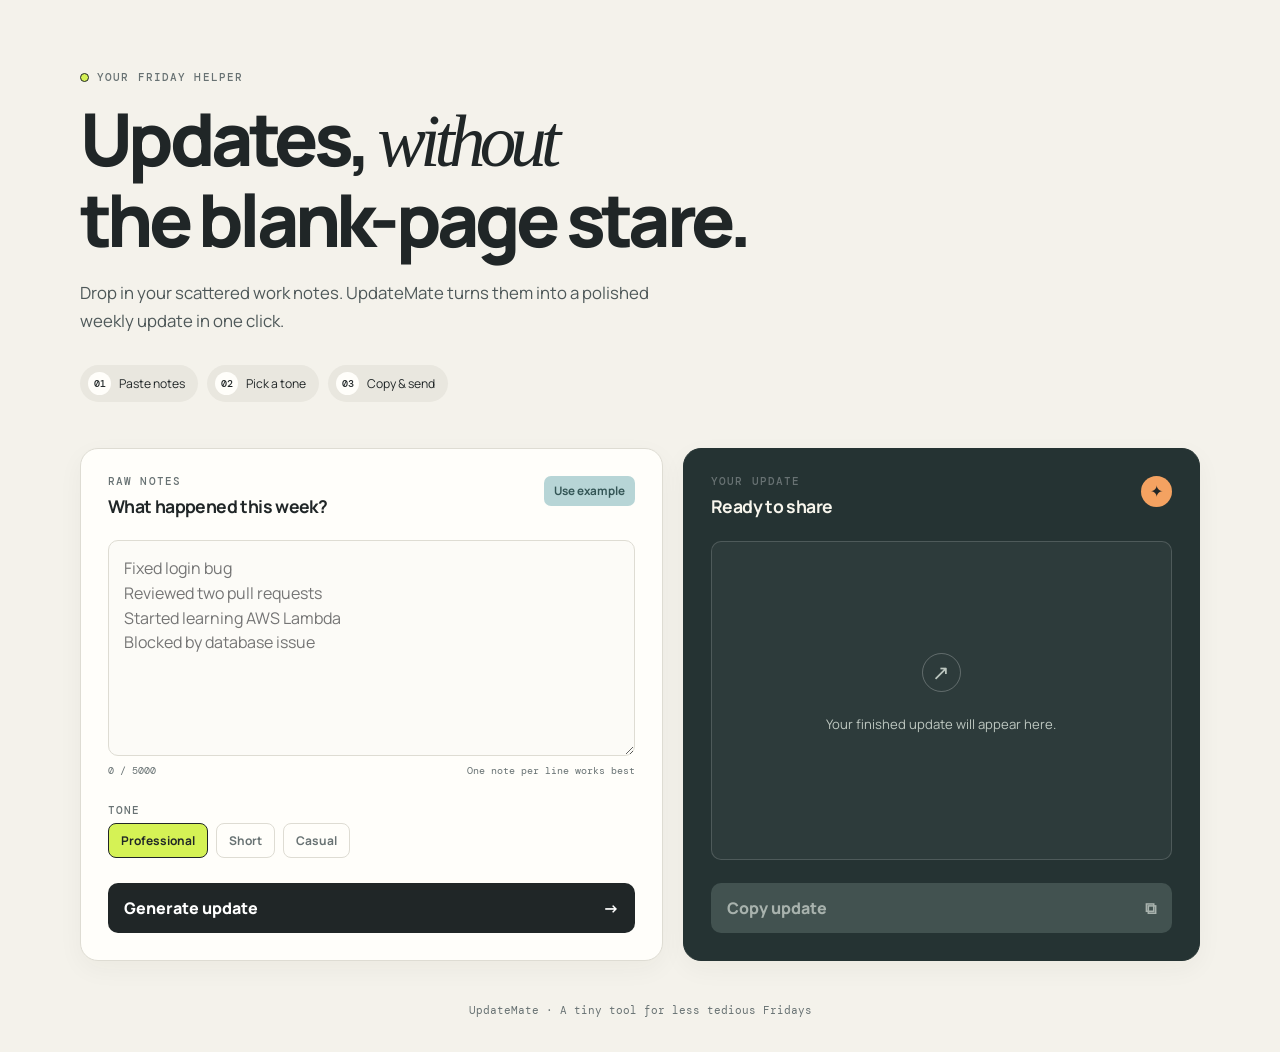
==== index.html @ 7ea3d5ae "first commit" ====
<!doctype html>
<html lang="en">
  <head>
    <meta charset="UTF-8" />
    <meta name="viewport" content="width=device-width, initial-scale=1.0" />
    <meta name="description" content="Turn rough work notes into a clear weekly update." />
    <title>UpdateMate — Weekly Update Generator</title>
    <link rel="preconnect" href="https://fonts.googleapis.com" />
    <link rel="preconnect" href="https://fonts.gstatic.com" crossorigin />
    <link href="https://fonts.googleapis.com/css2?family=DM+Mono:wght@400;500&family=Manrope:wght@400;500;600;700;800&display=swap" rel="stylesheet" />
    <link rel="stylesheet" href="styles.css" />
  </head>
  <body>
    <main class="shell">
      <section class="intro" aria-labelledby="page-title">
        <p class="eyebrow"><span></span> YOUR FRIDAY HELPER</p>
        <h1 id="page-title">Updates, <em>without</em><br />the blank-page stare.</h1>
        <p class="lede">Drop in your scattered work notes. UpdateMate turns them into a polished weekly update in one click.</p>
        <div class="steps" aria-label="How it works">
          <div><b>01</b><span>Paste notes</span></div>
          <div><b>02</b><span>Pick a tone</span></div>
          <div><b>03</b><span>Copy &amp; send</span></div>
        </div>
      </section>

      <section class="workspace" aria-label="Weekly update generator">
        <div class="card input-card">
          <div class="card-heading">
            <div>
              <p class="label">RAW NOTES</p>
              <h2>What happened this week?</h2>
            </div>
            <button class="text-button" id="example-button" type="button">Use example</button>
          </div>
          <label class="sr-only" for="notes">Rough weekly notes</label>
          <textarea id="notes" maxlength="5000" placeholder="Fixed login bug&#10;Reviewed two pull requests&#10;Started learning AWS Lambda&#10;Blocked by database issue"></textarea>
          <div class="input-footer">
            <span id="count">0 / 5000</span>
            <span>One note per line works best</span>
          </div>
          <fieldset>
            <legend class="label">TONE</legend>
            <div class="tone-options" role="radiogroup" aria-label="Choose update tone">
              <label><input type="radio" name="tone" value="professional" checked /><span>Professional</span></label>
              <label><input type="radio" name="tone" value="short" /><span>Short</span></label>
              <label><input type="radio" name="tone" value="casual" /><span>Casual</span></label>
            </div>
          </fieldset>
          <button class="generate" id="generate-button" type="button">
            <span>Generate update</span><span aria-hidden="true">→</span>
          </button>
          <p class="error" id="error" role="alert" hidden></p>
        </div>

        <div class="card output-card" aria-live="polite">
          <div class="card-heading">
            <div>
              <p class="label">YOUR UPDATE</p>
              <h2>Ready to share</h2>
            </div>
            <span class="spark" aria-hidden="true">✦</span>
          </div>
          <div class="result empty" id="result">
            <div class="empty-icon" aria-hidden="true">↗</div>
            <p>Your finished update will appear here.</p>
          </div>
          <button class="copy" id="copy-button" type="button" disabled>
            <span>Copy update</span><span aria-hidden="true">⧉</span>
          </button>
        </div>
      </section>
    </main>
    <footer>UpdateMate · A tiny tool for less tedious Fridays</footer>
    <script src="app-config.js"></script>
    <script src="app.js"></script>
  </body>
</html>
---- styles.css ----
:root {
  --ink: #202627;
  --muted: #687273;
  --canvas: #f4f2eb;
  --paper: #fffefa;
  --line: #dedcd3;
  --lime: #d5f255;
  --orange: #f4a261;
  --blue: #b7d5d6;
  --radius: 18px;
}

* { box-sizing: border-box; }
body { margin: 0; color: var(--ink); background: var(--canvas); font-family: Manrope, Arial, sans-serif; }
button, textarea { font: inherit; }
.shell { width: min(1120px, calc(100% - 40px)); margin: 0 auto; padding: 72px 0 42px; }
.intro { max-width: 700px; margin-bottom: 46px; }
.eyebrow, .label { color: var(--muted); font: 500 .7rem/1 "DM Mono", monospace; letter-spacing: .1em; }
.eyebrow { display: flex; align-items: center; gap: 8px; margin: 0 0 17px; }
.eyebrow span { width: 9px; height: 9px; border-radius: 50%; background: var(--lime); border: 1px solid var(--ink); }
h1 { font-size: clamp(2.55rem, 5.7vw, 4.8rem); line-height: 1.05; letter-spacing: -.065em; margin: 0; font-weight: 800; }
h1 em { font-family: Georgia, serif; font-weight: 400; letter-spacing: -.08em; }
.lede { max-width: 600px; color: #4e5859; font-size: 1.05rem; line-height: 1.65; margin: 22px 0 0; }
.steps { display: flex; flex-wrap: wrap; gap: 9px; margin-top: 30px; }
.steps div { display: flex; gap: 8px; align-items: center; background: #e9e7df; border-radius: 999px; padding: 7px 13px 7px 8px; font-size: .76rem; }
.steps b { display: grid; place-items: center; width: 23px; height: 23px; border-radius: 50%; background: var(--paper); font: 500 .62rem "DM Mono", monospace; }
.workspace { display: grid; grid-template-columns: 1.06fr .94fr; gap: 20px; align-items: stretch; }
.card { background: var(--paper); border: 1px solid var(--line); border-radius: var(--radius); padding: 27px; box-shadow: 0 8px 26px rgba(46, 43, 32, .045); }
.output-card { background: #253333; color: #f8f6ed; border-color: #253333; display: flex; flex-direction: column; }
.card-heading { display: flex; justify-content: space-between; align-items: flex-start; gap: 15px; }
.label { margin: 0 0 7px; }
h2 { font-size: 1.1rem; letter-spacing: -.035em; margin: 0; }
.text-button { appearance: none; border: 0; color: #335555; background: var(--blue); padding: 7px 10px; border-radius: 7px; font-size: .73rem; font-weight: 700; cursor: pointer; }
textarea { resize: vertical; display: block; width: 100%; min-height: 216px; margin-top: 22px; padding: 15px; border-radius: 10px; border: 1px solid var(--line); color: var(--ink); background: #fcfbf7; line-height: 1.55; outline: none; }
textarea:focus { border-color: #6c8787; box-shadow: 0 0 0 3px rgba(183, 213, 214, .45); }
.input-footer { color: var(--muted); display: flex; justify-content: space-between; gap: 12px; margin-top: 8px; font: .65rem "DM Mono", monospace; }
fieldset { border: 0; margin: 28px 0 0; padding: 0; }
legend { padding: 0; }
.tone-options { display: flex; flex-wrap: wrap; gap: 8px; }
.tone-options label { cursor: pointer; }
.tone-options input { position: absolute; opacity: 0; }
.tone-options span { display: block; padding: 8px 12px; border: 1px solid var(--line); border-radius: 8px; color: var(--muted); font-size: .75rem; font-weight: 700; transition: .15s ease; }
.tone-options input:checked + span { color: var(--ink); border-color: var(--ink); background: var(--lime); }
.generate, .copy { display: flex; align-items: center; justify-content: space-between; border: 0; width: 100%; border-radius: 10px; margin-top: 25px; padding: 14px 16px; font-weight: 800; cursor: pointer; transition: transform .15s ease, opacity .15s ease; }
.generate { background: var(--ink); color: white; }
.generate:hover, .copy:hover:not(:disabled) { transform: translateY(-2px); }
.generate:disabled { cursor: wait; opacity: .68; }
.error { color: #9e3c2b; font-size: .78rem; line-height: 1.45; margin: 13px 0 0; }
.spark { display: grid; place-items: center; height: 31px; width: 31px; border-radius: 50%; background: var(--orange); color: var(--ink); }
.result { flex: 1; margin: 23px 0; min-height: 216px; padding: 18px; border: 1px solid rgba(255,255,255,.16); border-radius: 10px; background: rgba(255,255,255,.04); white-space: pre-wrap; font-size: .96rem; line-height: 1.75; }
.result.empty { display: flex; flex-direction: column; align-items: center; justify-content: center; color: #bdc7c0; text-align: center; font-size: .82rem; white-space: normal; }
.empty-icon { display: grid; place-items: center; width: 39px; height: 39px; margin-bottom: 8px; border: 1px solid rgba(255,255,255,.25); border-radius: 50%; font-size: 1.3rem; }
.copy { margin-top: auto; background: var(--lime); color: var(--ink); }
.copy:disabled { cursor: default; background: #425250; color: #a8b2ad; }
footer { color: var(--muted); padding: 0 20px 35px; text-align: center; font: .67rem "DM Mono", monospace; }
.sr-only { position: absolute; overflow: hidden; width: 1px; height: 1px; clip: rect(0, 0, 0, 0); white-space: nowrap; }
@media (max-width: 760px) { .shell { width: min(100% - 28px, 560px); padding-top: 38px; } .workspace { grid-template-columns: 1fr; } .card { padding: 22px; } }
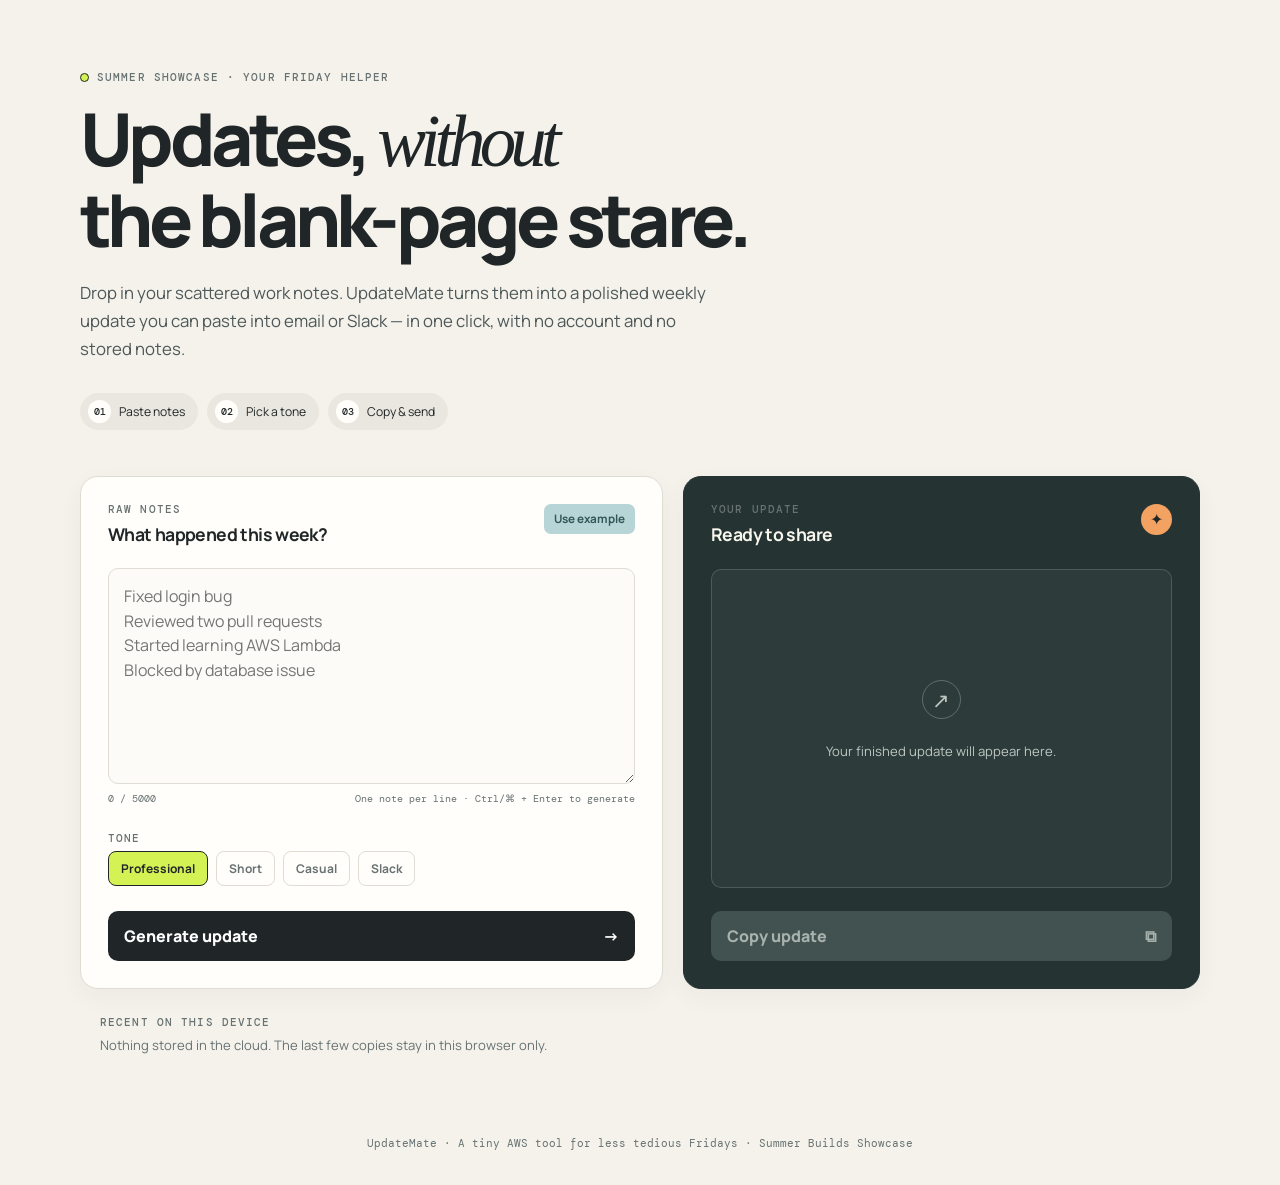
==== commit f8dad5d0: "feat: enhance update generation with local history and formatting options - Added local storage func" ====
--- a/index.html
+++ b/index.html
@@ -3,7 +3,7 @@
   <head>
     <meta charset="UTF-8" />
     <meta name="viewport" content="width=device-width, initial-scale=1.0" />
-    <meta name="description" content="Turn rough work notes into a clear weekly update." />
+    <meta name="description" content="Turn rough work notes into a clear weekly update you can paste into email or Slack." />
     <title>UpdateMate — Weekly Update Generator</title>
     <link rel="preconnect" href="https://fonts.googleapis.com" />
     <link rel="preconnect" href="https://fonts.gstatic.com" crossorigin />
@@ -13,9 +13,9 @@
   <body>
     <main class="shell">
       <section class="intro" aria-labelledby="page-title">
-        <p class="eyebrow"><span></span> YOUR FRIDAY HELPER</p>
+        <p class="eyebrow"><span></span> SUMMER SHOWCASE · YOUR FRIDAY HELPER</p>
         <h1 id="page-title">Updates, <em>without</em><br />the blank-page stare.</h1>
-        <p class="lede">Drop in your scattered work notes. UpdateMate turns them into a polished weekly update in one click.</p>
+        <p class="lede">Drop in your scattered work notes. UpdateMate turns them into a polished weekly update you can paste into email or Slack — in one click, with no account and no stored notes.</p>
         <div class="steps" aria-label="How it works">
           <div><b>01</b><span>Paste notes</span></div>
           <div><b>02</b><span>Pick a tone</span></div>
@@ -36,7 +36,7 @@
           <textarea id="notes" maxlength="5000" placeholder="Fixed login bug&#10;Reviewed two pull requests&#10;Started learning AWS Lambda&#10;Blocked by database issue"></textarea>
           <div class="input-footer">
             <span id="count">0 / 5000</span>
-            <span>One note per line works best</span>
+            <span>One note per line · Ctrl/⌘ + Enter to generate</span>
           </div>
           <fieldset>
             <legend class="label">TONE</legend>
@@ -44,6 +44,7 @@
               <label><input type="radio" name="tone" value="professional" checked /><span>Professional</span></label>
               <label><input type="radio" name="tone" value="short" /><span>Short</span></label>
               <label><input type="radio" name="tone" value="casual" /><span>Casual</span></label>
+              <label><input type="radio" name="tone" value="slack" /><span>Slack</span></label>
             </div>
           </fieldset>
           <button class="generate" id="generate-button" type="button">
@@ -64,14 +65,21 @@
             <div class="empty-icon" aria-hidden="true">↗</div>
             <p>Your finished update will appear here.</p>
           </div>
+          <p class="source" id="source" hidden></p>
           <button class="copy" id="copy-button" type="button" disabled>
             <span>Copy update</span><span aria-hidden="true">⧉</span>
           </button>
         </div>
       </section>
+
+      <section class="history" aria-label="Recent updates">
+        <p class="label">RECENT ON THIS DEVICE</p>
+        <p class="history-empty" id="history-empty">Nothing stored in the cloud. The last few copies stay in this browser only.</p>
+        <ul id="history-list" hidden></ul>
+      </section>
     </main>
-    <footer>UpdateMate · A tiny tool for less tedious Fridays</footer>
+    <footer>UpdateMate · A tiny AWS tool for less tedious Fridays · Summer Builds Showcase</footer>
     <script src="app-config.js"></script>
-    <script src="app.js"></script>
+    <script type="module" src="app.js"></script>
   </body>
 </html>
--- a/styles.css
+++ b/styles.css
@@ -20,7 +20,7 @@
 .eyebrow span { width: 9px; height: 9px; border-radius: 50%; background: var(--lime); border: 1px solid var(--ink); }
 h1 { font-size: clamp(2.55rem, 5.7vw, 4.8rem); line-height: 1.05; letter-spacing: -.065em; margin: 0; font-weight: 800; }
 h1 em { font-family: Georgia, serif; font-weight: 400; letter-spacing: -.08em; }
-.lede { max-width: 600px; color: #4e5859; font-size: 1.05rem; line-height: 1.65; margin: 22px 0 0; }
+.lede { max-width: 640px; color: #4e5859; font-size: 1.05rem; line-height: 1.65; margin: 22px 0 0; }
 .steps { display: flex; flex-wrap: wrap; gap: 9px; margin-top: 30px; }
 .steps div { display: flex; gap: 8px; align-items: center; background: #e9e7df; border-radius: 999px; padding: 7px 13px 7px 8px; font-size: .76rem; }
 .steps b { display: grid; place-items: center; width: 23px; height: 23px; border-radius: 50%; background: var(--paper); font: 500 .62rem "DM Mono", monospace; }
@@ -52,6 +52,19 @@
 .empty-icon { display: grid; place-items: center; width: 39px; height: 39px; margin-bottom: 8px; border: 1px solid rgba(255,255,255,.25); border-radius: 50%; font-size: 1.3rem; }
 .copy { margin-top: auto; background: var(--lime); color: var(--ink); }
 .copy:disabled { cursor: default; background: #425250; color: #a8b2ad; }
-footer { color: var(--muted); padding: 0 20px 35px; text-align: center; font: .67rem "DM Mono", monospace; }
+.source { margin: 0 0 8px; color: #9eaaa4; font: 500 .65rem/1.4 "DM Mono", monospace; letter-spacing: .04em; }
+.history { width: min(1120px, calc(100% - 40px)); margin: 28px auto 0; }
+.history-empty { color: var(--muted); font-size: .82rem; line-height: 1.5; margin: 8px 0 0; }
+.history ul { list-style: none; margin: 10px 0 0; padding: 0; display: grid; gap: 8px; }
+.history-item { appearance: none; width: 100%; display: flex; gap: 12px; align-items: baseline; text-align: left; cursor: pointer; border: 1px solid var(--line); background: var(--paper); border-radius: 10px; padding: 11px 13px; color: var(--ink); }
+.history-item:hover { border-color: #6c8787; }
+.history-item b { flex: 0 0 auto; color: #335555; font: 500 .62rem "DM Mono", monospace; letter-spacing: .08em; text-transform: uppercase; }
+.history-item span { color: var(--muted); font-size: .82rem; white-space: nowrap; overflow: hidden; text-overflow: ellipsis; }
+footer { color: var(--muted); padding: 28px 20px 35px; text-align: center; font: .67rem "DM Mono", monospace; }
 .sr-only { position: absolute; overflow: hidden; width: 1px; height: 1px; clip: rect(0, 0, 0, 0); white-space: nowrap; }
-@media (max-width: 760px) { .shell { width: min(100% - 28px, 560px); padding-top: 38px; } .workspace { grid-template-columns: 1fr; } .card { padding: 22px; } }
+@media (max-width: 760px) {
+  .shell, .history { width: min(100% - 28px, 560px); }
+  .shell { padding-top: 38px; }
+  .workspace { grid-template-columns: 1fr; }
+  .card { padding: 22px; }
+}
